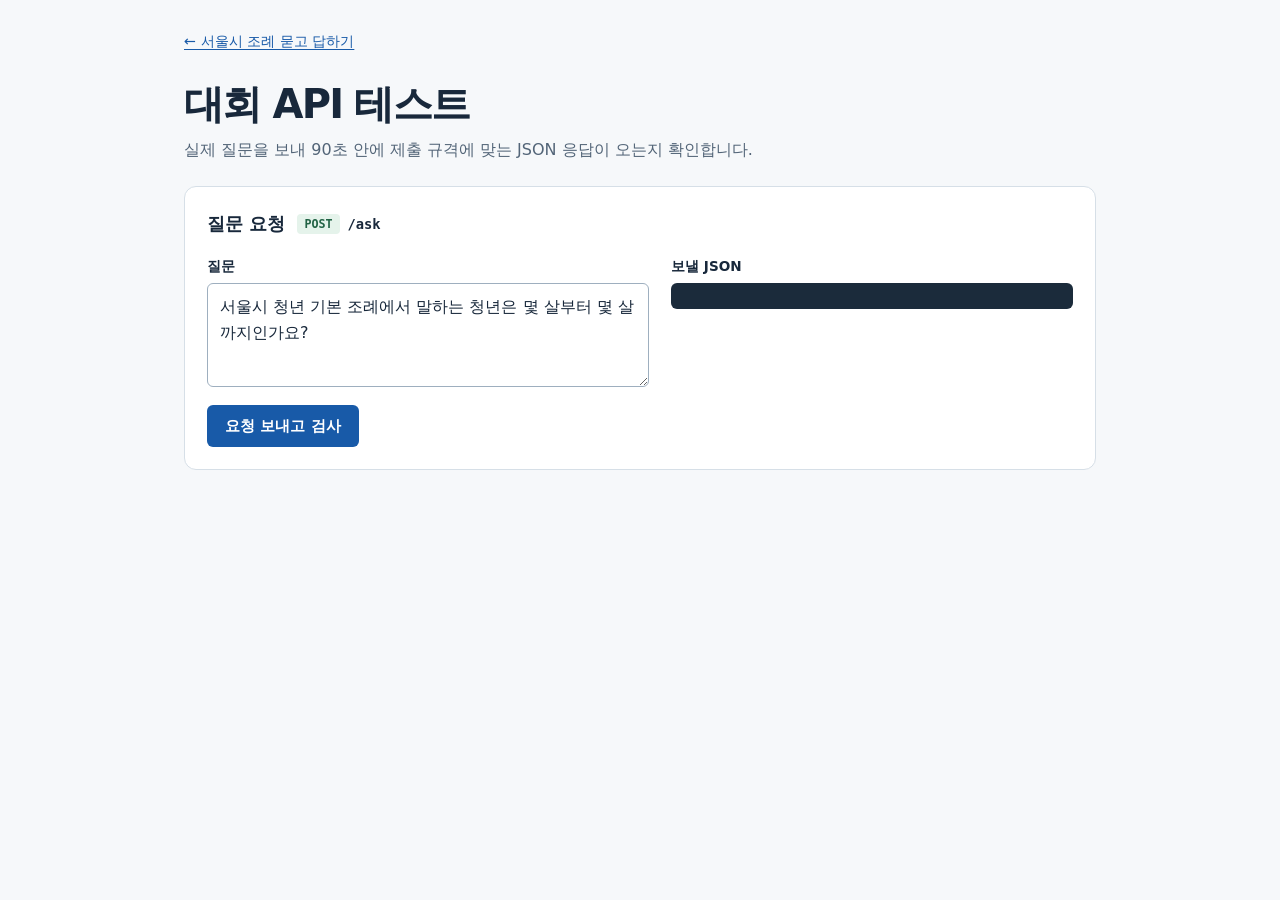
==== src/web/test.html @ 3ed14a66 "Add a browser submission checker for POST /ask" ====
<!doctype html>
<html lang="ko">
<head>
  <meta charset="utf-8">
  <meta name="viewport" content="width=device-width, initial-scale=1">
  <title>대회 API 테스트 · 서울시 조례 Q&amp;A</title>
  <style>
    :root {
      color-scheme: light;
      --ink: #18283b;
      --muted: #536578;
      --line: #d6dfe7;
      --blue: #185aa8;
      --mono: ui-monospace, SFMono-Regular, Consolas, "Malgun Gothic", monospace;
    }
    * { box-sizing: border-box; }
    body { margin: 0; background: #f6f8fa; color: var(--ink); font: 1rem/1.6 system-ui, "Malgun Gothic", sans-serif; }
    main { max-width: 960px; margin: auto; padding: 28px 24px 64px; }
    nav { margin-bottom: 25px; }
    nav a { color: var(--blue); font-size: .9rem; text-underline-offset: 3px; }
    h1, h2, h3, p { margin: 0; }
    h1 { font-size: clamp(1.8rem, 4vw, 2.5rem); line-height: 1.25; letter-spacing: -.045em; }
    h2 { font-size: 1.15rem; }
    h3 { font-size: 1rem; }
    header p, .hint { color: var(--muted); }
    header p { margin: 8px 0 24px; }
    .panel { background: white; border: 1px solid var(--line); border-radius: 12px; padding: 22px; }
    .request-head, .result-head { display: flex; flex-wrap: wrap; align-items: center; gap: 12px; }
    .endpoint { display: inline-flex; align-items: center; gap: 8px; font: 600 .86rem var(--mono); }
    .endpoint b { background: #e5f3eb; color: #226345; padding: 3px 7px; border-radius: 4px; font-size: .73rem; }
    .request-grid, .result-grid { display: grid; grid-template-columns: minmax(0, 1.1fr) minmax(0, 1fr); gap: 22px; align-items: start; margin-top: 17px; }
    label, .code-label { display: block; font-size: .85rem; font-weight: 650; margin-bottom: 6px; }
    textarea { width: 100%; min-height: 6.5rem; border: 1px solid #9eafbf; border-radius: 6px; padding: 10px 12px; resize: vertical; color: var(--ink); font: inherit; }
    :focus-visible { outline: 3px solid #438ce1; outline-offset: 2px; }
    button { margin: 10px 0 0; background: var(--blue); border: 0; border-radius: 6px; padding: 9px 18px; color: white; font: inherit; font-size: .95rem; font-weight: 650; cursor: pointer; }
    button:hover:enabled { background: #104884; }
    button:disabled { opacity: .65; cursor: wait; }
    pre { margin: 0; white-space: pre-wrap; overflow-wrap: anywhere; font: .87rem/1.65 var(--mono); }
    .code { background: #1b2b3b; color: #eef5ff; padding: 13px 15px; border-radius: 6px; }
    .hint { font-size: .86rem; }
    #progress:not(:empty) { margin-top: 10px; }
    #result { margin-top: 18px; }
    #verdict { border-radius: 5px; padding: 3px 9px; font-size: .86rem; font-weight: 700; }
    .pass { color: #205b41; background: #e6f4eb; }
    .fail { color: #942a29; background: #feeeee; }
    .info, .skip { color: #46576c; background: #eef2f6; }
    ul { margin: 6px 0 0; padding: 0; list-style: none; }
    li { border-top: 1px solid var(--line); padding: 8px 0; }
    li strong { font-size: .9rem; }
    li span { display: inline-block; margin-right: 8px; padding: 1px 6px; border-radius: 4px; font-size: .75rem; font-weight: 650; }
    li small { display: block; color: var(--muted); overflow-wrap: anywhere; }
    .body-head { display: flex; justify-content: space-between; align-items: baseline; flex-wrap: wrap; gap: 8px; margin-bottom: 8px; }
    .body-head label { color: var(--muted); font-weight: 500; margin: 0; cursor: pointer; }
    [hidden] { display: none !important; }
    @media (max-width: 640px) {
      main { padding: 18px 14px 38px; }
      .panel { padding: 16px; }
      .request-grid, .result-grid { grid-template-columns: minmax(0, 1fr); gap: 16px; }
    }
  </style>
  <script type="module" src="/ask-test.mjs"></script>
</head>
<body>
  <main>
    <nav><a href="/">← 서울시 조례 묻고 답하기</a></nav>
    <header>
      <h1>대회 API 테스트</h1>
      <p>실제 질문을 보내 90초 안에 제출 규격에 맞는 JSON 응답이 오는지 확인합니다.</p>
    </header>
    <form class="panel" id="test-form">
      <div class="request-head">
        <h2>질문 요청</h2>
        <code class="endpoint"><b>POST</b> /ask</code>
      </div>
      <div class="request-grid">
        <div>
          <label for="question">질문</label>
          <textarea id="question" required>서울시 청년 기본 조례에서 말하는 청년은 몇 살부터 몇 살까지인가요?</textarea>
          <button type="submit" id="run-check">요청 보내고 검사</button>
        </div>
        <div>
          <span class="code-label">보낼 JSON</span>
          <pre class="code" id="request-body"></pre>
        </div>
      </div>
      <p class="hint" id="progress" role="status"></p>
      <noscript>검사를 실행하려면 브라우저에서 자바스크립트를 켜 주세요.</noscript>
    </form>
    <section class="panel" id="result" aria-labelledby="result-title" hidden>
      <div class="result-head">
        <h2 id="result-title" tabindex="-1">검사 결과</h2>
        <span id="verdict" role="status"></span>
      </div>
      <div class="result-grid">
        <div>
          <h3>항목별 결과</h3>
          <ul id="checks"></ul>
        </div>
        <div>
          <div class="body-head">
            <h3>응답 본문</h3>
            <label id="raw-option" hidden><input type="checkbox" id="show-raw"> 원문 보기</label>
          </div>
          <pre class="code" id="response-body"></pre>
        </div>
      </div>
    </section>
  </main>
</body>
</html>
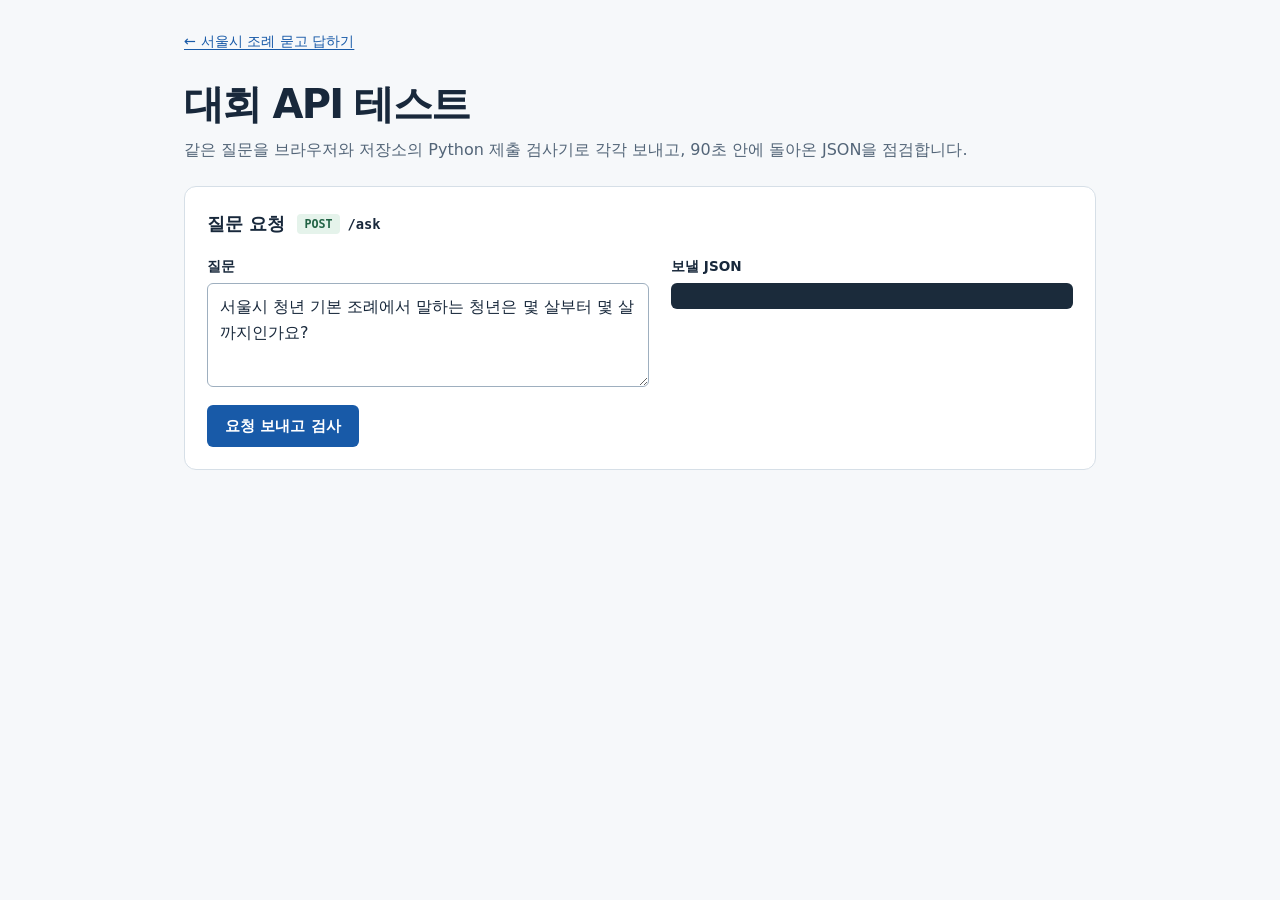
==== commit 8519f974: "Check the public submission URL with both browser and Python clients" ====
--- a/src/web/test.html
+++ b/src/web/test.html
@@ -38,9 +38,12 @@
     pre { margin: 0; white-space: pre-wrap; overflow-wrap: anywhere; font: .87rem/1.65 var(--mono); }
     .code { background: #1b2b3b; color: #eef5ff; padding: 13px 15px; border-radius: 6px; }
     .hint { font-size: .86rem; }
-    #progress:not(:empty) { margin-top: 10px; }
     #result { margin-top: 18px; }
-    #verdict { border-radius: 5px; padding: 3px 9px; font-size: .86rem; font-weight: 700; }
+    #verdict, .outcome { border-radius: 5px; padding: 3px 9px; font-size: .86rem; font-weight: 700; }
+    .report { border-top: 1px solid var(--line); padding-top: 16px; margin-top: 16px; }
+    summary { cursor: pointer; font-weight: 650; }
+    .outcome { margin-left: 8px; }
+    .detail-note:not(:empty) { margin-top: 8px; color: var(--muted); }
     .pass { color: #205b41; background: #e6f4eb; }
     .fail { color: #942a29; background: #feeeee; }
     .info, .skip { color: #46576c; background: #eef2f6; }
@@ -65,7 +68,7 @@
     <nav><a href="/">← 서울시 조례 묻고 답하기</a></nav>
     <header>
       <h1>대회 API 테스트</h1>
-      <p>실제 질문을 보내 90초 안에 제출 규격에 맞는 JSON 응답이 오는지 확인합니다.</p>
+      <p>같은 질문을 브라우저와 저장소의 Python 제출 검사기로 각각 보내고, 90초 안에 돌아온 JSON을 점검합니다.</p>
     </header>
     <form class="panel" id="test-form">
       <div class="request-head">
@@ -83,7 +86,6 @@
           <pre class="code" id="request-body"></pre>
         </div>
       </div>
-      <p class="hint" id="progress" role="status"></p>
       <noscript>검사를 실행하려면 브라우저에서 자바스크립트를 켜 주세요.</noscript>
     </form>
     <section class="panel" id="result" aria-labelledby="result-title" hidden>
@@ -91,20 +93,27 @@
         <h2 id="result-title" tabindex="-1">검사 결과</h2>
         <span id="verdict" role="status"></span>
       </div>
-      <div class="result-grid">
-        <div>
-          <h3>항목별 결과</h3>
-          <ul id="checks"></ul>
+      <div id="reports"></div>
+    </section>
+    <template id="report-template">
+      <details class="report" open>
+        <summary><span class="client-name"></span><span class="outcome info">응답 대기</span></summary>
+        <p class="detail-note"></p>
+        <div class="result-grid" hidden>
+          <div>
+            <h3>항목별 결과</h3>
+            <ul class="checks"></ul>
+          </div>
+          <div>
+            <div class="body-head">
+              <h3>응답 본문</h3>
+              <label class="raw-option" hidden><input type="checkbox"> 원문 보기</label>
+            </div>
+            <pre class="code response-body"></pre>
+          </div>
         </div>
-        <div>
-          <div class="body-head">
-            <h3>응답 본문</h3>
-            <label id="raw-option" hidden><input type="checkbox" id="show-raw"> 원문 보기</label>
-          </div>
-          <pre class="code" id="response-body"></pre>
-        </div>
-      </div>
-    </section>
+      </details>
+    </template>
   </main>
 </body>
 </html>
